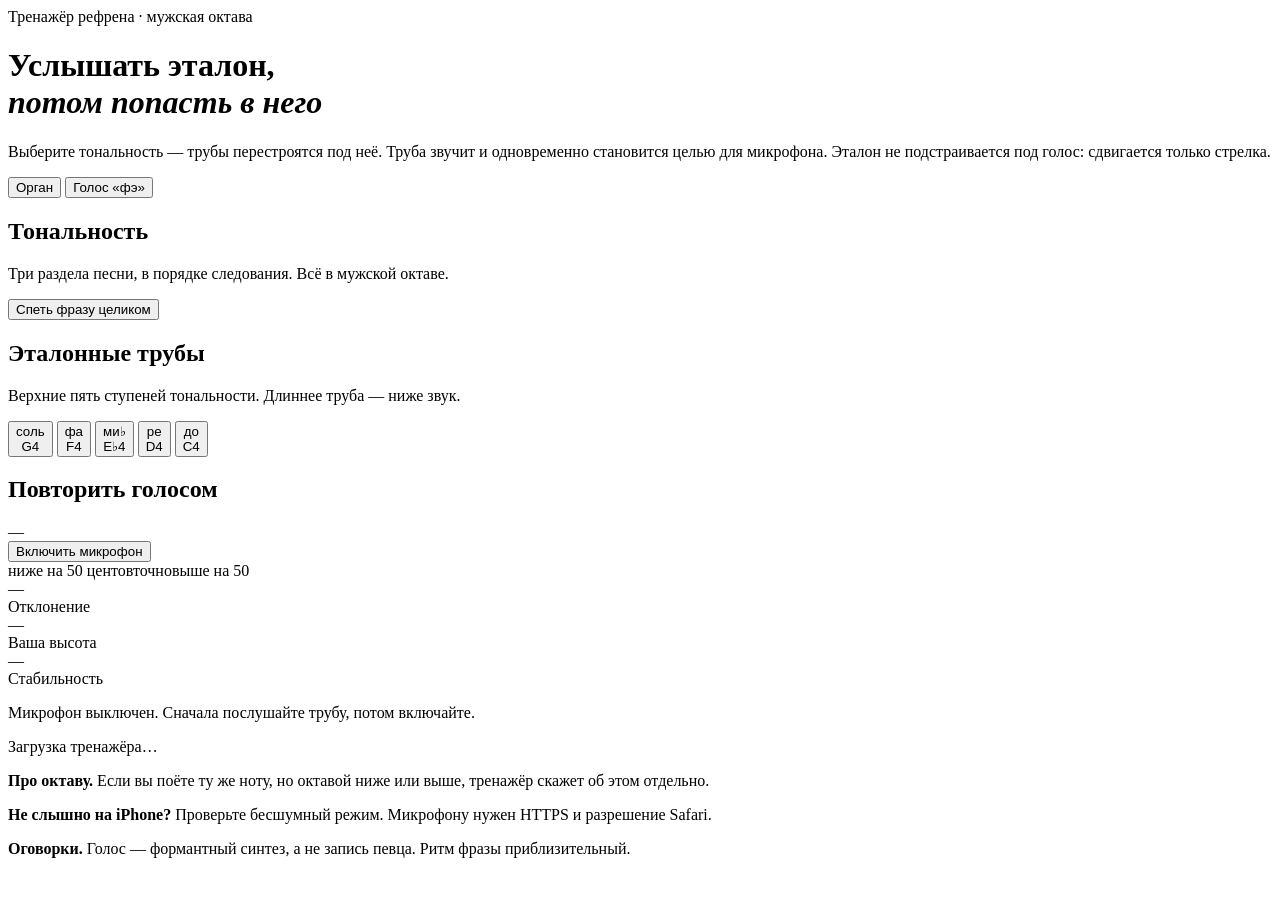
==== vocal-trainer-v2/index.html @ 66c96169 "feat: add stable vocal trainer HTML" ====
<!DOCTYPE html>
<html lang="ru">
<head>
<meta charset="utf-8">
<meta name="viewport" content="width=device-width, initial-scale=1, viewport-fit=cover">
<title>Тренажёр рефрена — Призрак оперы · финальная версия</title>
<link rel="stylesheet" href="styles.css">
</head>
<body>
<div class="wrap">
  <div class="eyebrow">Тренажёр рефрена · мужская октава</div>
  <h1>Услышать эталон,<br><em>потом попасть в него</em></h1>
  <p class="lede">Выберите тональность — трубы перестроятся под неё. Труба звучит и одновременно становится целью для микрофона. Эталон не подстраивается под голос: сдвигается только стрелка.</p>

  <div class="seg" role="group" aria-label="Тембр эталона">
    <button class="seg-btn is-on" id="modeOrgan" aria-pressed="true">Орган</button>
    <button class="seg-btn" id="modeVoice" aria-pressed="false">Голос «фэ»</button>
  </div>

  <h2 class="h2">Тональность</h2>
  <p class="sub">Три раздела песни, в порядке следования. Всё в мужской октаве.</p>
  <div class="keys" id="keys"></div>

  <div class="row">
    <button class="btn primary" id="playPhrase">Спеть фразу целиком</button>
  </div>
  <div class="strip" id="strip"></div>

  <h2 class="h2">Эталонные трубы</h2>
  <p class="sub">Верхние пять ступеней тональности. Длиннее труба — ниже звук.</p>
  <div class="pipes" id="pipes">
    <button class="pipe target" type="button"><div class="tube" style="height:42%"></div><div class="lbl"><div class="ru">соль</div><div class="sci">G4</div></div></button>
    <button class="pipe" type="button"><div class="tube" style="height:52%"></div><div class="lbl"><div class="ru">фа</div><div class="sci">F4</div></div></button>
    <button class="pipe" type="button"><div class="tube" style="height:65%"></div><div class="lbl"><div class="ru">ми♭</div><div class="sci">E♭4</div></div></button>
    <button class="pipe" type="button"><div class="tube" style="height:74%"></div><div class="lbl"><div class="ru">ре</div><div class="sci">D4</div></div></button>
    <button class="pipe" type="button"><div class="tube" style="height:85%"></div><div class="lbl"><div class="ru">до</div><div class="sci">C4</div></div></button>
  </div>

  <h2 class="h2">Повторить голосом</h2>
  <div class="target-line">
    <span class="t1" id="targetName">—</span>
    <span class="t2" id="targetHz"></span>
  </div>

  <div class="row">
    <button class="btn" id="micBtn">Включить микрофон</button>
  </div>

  <div class="meter">
    <div class="band"></div>
    <div class="center"></div>
    <div class="needle idle" id="needle"></div>
  </div>
  <div class="meter-labels"><span>ниже на 50 центов</span><span>точно</span><span>выше на 50</span></div>

  <div class="readout">
    <div class="cell"><div class="v" id="vCents">—</div><div class="k">Отклонение</div></div>
    <div class="cell"><div class="v" id="vHz">—</div><div class="k">Ваша высота</div></div>
    <div class="cell"><div class="v" id="vStab">—</div><div class="k">Стабильность</div></div>
  </div>

  <p class="verdict" id="verdict">Микрофон выключен. Сначала послушайте трубу, потом включайте.</p>
  <p class="status" id="status" role="status" aria-live="polite">Загрузка тренажёра…</p>

  <p class="note"><b>Про октаву.</b> Если вы поёте ту же ноту, но октавой ниже или выше, тренажёр скажет об этом отдельно.</p>
  <p class="note"><b>Не слышно на iPhone?</b> Проверьте бесшумный режим. Микрофону нужен HTTPS и разрешение Safari.</p>
  <p class="note"><b>Оговорки.</b> Голос — формантный синтез, а не запись певца. Ритм фразы приблизительный.</p>
</div>

<script src="core.js" defer></script>
<script src="pitch.js" defer></script>
</body>
</html>
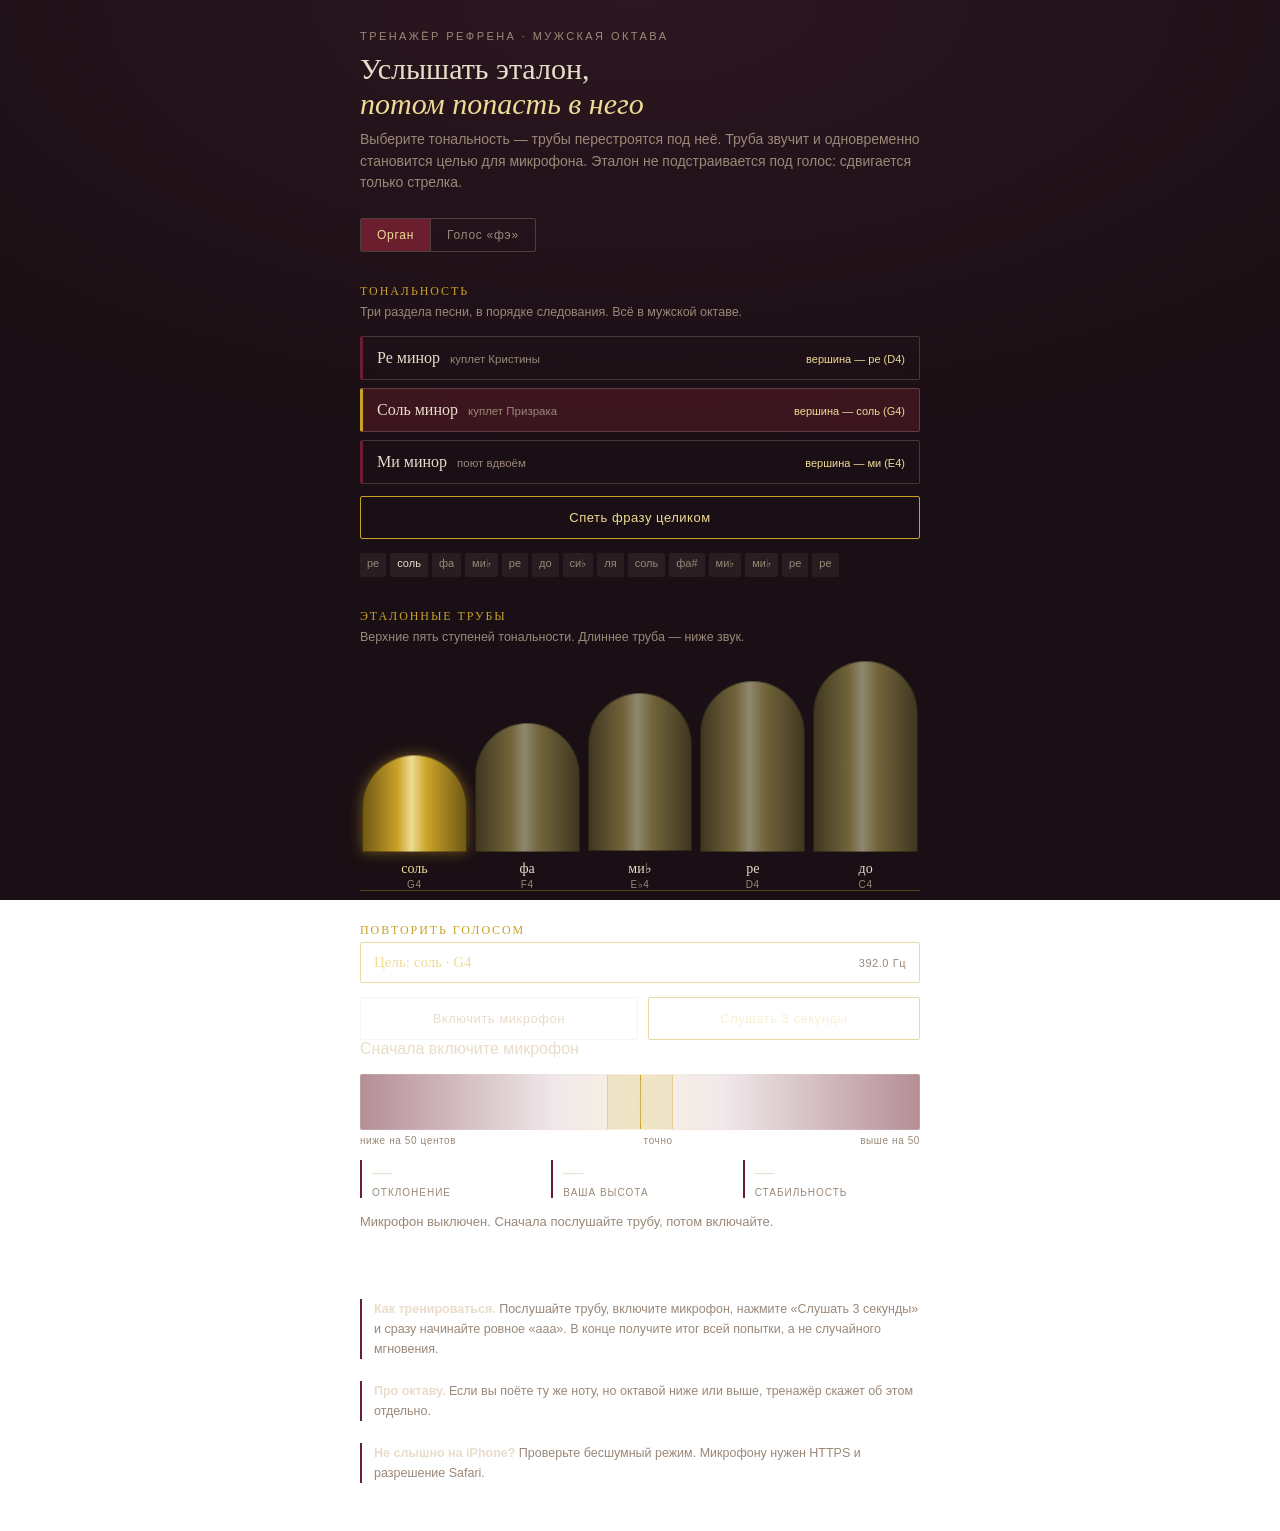
==== commit bf6279fc: "feat: add three-second listening session" ====
--- a/vocal-trainer-v2/index.html
+++ b/vocal-trainer-v2/index.html
@@ -21,9 +21,7 @@
   <p class="sub">Три раздела песни, в порядке следования. Всё в мужской октаве.</p>
   <div class="keys" id="keys"></div>
 
-  <div class="row">
-    <button class="btn primary" id="playPhrase">Спеть фразу целиком</button>
-  </div>
+  <div class="row"><button class="btn primary" id="playPhrase">Спеть фразу целиком</button></div>
   <div class="strip" id="strip"></div>
 
   <h2 class="h2">Эталонные трубы</h2>
@@ -37,20 +35,18 @@
   </div>
 
   <h2 class="h2">Повторить голосом</h2>
-  <div class="target-line">
-    <span class="t1" id="targetName">—</span>
-    <span class="t2" id="targetHz"></span>
-  </div>
+  <div class="target-line"><span class="t1" id="targetName">—</span><span class="t2" id="targetHz"></span></div>
 
   <div class="row">
     <button class="btn" id="micBtn">Включить микрофон</button>
+    <button class="btn primary" id="listenBtn" disabled>Слушать 3 секунды</button>
+  </div>
+  <div class="listen-progress" id="listenProgress" aria-live="polite">
+    <div class="listen-bar"><div class="listen-fill" id="listenFill"></div></div>
+    <span id="listenText">Сначала включите микрофон</span>
   </div>
 
-  <div class="meter">
-    <div class="band"></div>
-    <div class="center"></div>
-    <div class="needle idle" id="needle"></div>
-  </div>
+  <div class="meter"><div class="band"></div><div class="center"></div><div class="needle idle" id="needle"></div></div>
   <div class="meter-labels"><span>ниже на 50 центов</span><span>точно</span><span>выше на 50</span></div>
 
   <div class="readout">
@@ -62,12 +58,11 @@
   <p class="verdict" id="verdict">Микрофон выключен. Сначала послушайте трубу, потом включайте.</p>
   <p class="status" id="status" role="status" aria-live="polite">Загрузка тренажёра…</p>
 
+  <p class="note"><b>Как тренироваться.</b> Послушайте трубу, включите микрофон, нажмите «Слушать 3 секунды» и сразу начинайте ровное «ааа». В конце получите итог всей попытки, а не случайного мгновения.</p>
   <p class="note"><b>Про октаву.</b> Если вы поёте ту же ноту, но октавой ниже или выше, тренажёр скажет об этом отдельно.</p>
   <p class="note"><b>Не слышно на iPhone?</b> Проверьте бесшумный режим. Микрофону нужен HTTPS и разрешение Safari.</p>
-  <p class="note"><b>Оговорки.</b> Голос — формантный синтез, а не запись певца. Ритм фразы приблизительный.</p>
 </div>
-
 <script src="core.js" defer></script>
 <script src="pitch.js" defer></script>
 </body>
-</html>
+</html>
--- a/vocal-trainer-v2/styles.css
+++ b/vocal-trainer-v2/styles.css
@@ -0,0 +1 @@
+:root{--ink:#1A0F14;--velvet:#6B1F2E;--velvet-dim:#3E1520;--brass:#C9A227;--brass-hi:#EEDB94;--parchment:#E9DCC9;--muted:#9A8878;--rose:#E4A0AC}*{box-sizing:border-box;margin:0;padding:0}body{background:radial-gradient(120% 80% at 50% 0%,#2C1620 0%,var(--ink) 62%) fixed;color:var(--parchment);font-family:"Helvetica Neue",Helvetica,Arial,sans-serif;min-height:100vh;padding:30px 20px calc(48px + env(safe-area-inset-bottom));-webkit-font-smoothing:antialiased}.wrap{max-width:560px;margin:0 auto}.eyebrow{font-size:11px;letter-spacing:.22em;text-transform:uppercase;color:var(--muted);margin-bottom:10px}h1{font-family:Georgia,"Times New Roman",serif;font-weight:400;font-size:30px;line-height:1.15;margin-bottom:8px}h1 em{font-style:italic;color:var(--brass-hi)}.lede{font-size:14px;line-height:1.55;color:var(--muted);margin-bottom:24px}.h2{font-family:Georgia,serif;font-weight:400;font-size:12px;letter-spacing:.16em;text-transform:uppercase;color:var(--brass);margin:32px 0 4px}.sub{font-size:12.5px;line-height:1.5;color:var(--muted);margin-bottom:14px}.seg{display:flex;border:1px solid rgba(233,220,201,.22);border-radius:2px;overflow:hidden;width:fit-content}.seg-btn{background:transparent;border:0;color:var(--muted);font:inherit;font-size:12px;letter-spacing:.06em;padding:9px 16px;cursor:pointer;transition:background .15s,color .15s}.seg-btn+.seg-btn{border-left:1px solid rgba(233,220,201,.22)}.seg-btn.is-on{background:var(--velvet);color:var(--brass-hi)}.seg-btn:focus-visible{outline:2px solid var(--brass);outline-offset:-2px}.keys{display:flex;flex-direction:column;gap:8px}.key{display:flex;align-items:baseline;gap:10px;background:transparent;border:1px solid rgba(233,220,201,.2);border-left:3px solid var(--velvet);border-radius:2px;color:inherit;font:inherit;text-align:left;padding:12px 14px;cursor:pointer;transition:border-color .15s,background .15s}.key:hover{background:rgba(107,31,46,.35)}.key:focus-visible{outline:2px solid var(--brass);outline-offset:2px}.key.is-on{border-left-color:var(--brass);background:rgba(107,31,46,.42)}.kname{font-family:Georgia,serif;font-size:16px}.kwho{font-size:11.5px;color:var(--muted);flex:1}.kpeak{font-size:11px;color:var(--brass-hi);white-space:nowrap}.row{display:flex;gap:10px;margin-top:12px;flex-wrap:wrap}.btn{flex:1 1 auto;background:transparent;border:1px solid rgba(233,220,201,.3);color:var(--parchment);font:inherit;font-size:13px;letter-spacing:.04em;padding:13px 14px;border-radius:2px;cursor:pointer;transition:background .15s,border-color .15s}.btn:hover{background:rgba(107,31,46,.45);border-color:var(--brass)}.btn:focus-visible{outline:2px solid var(--brass);outline-offset:2px}.btn.primary{border-color:var(--brass);color:var(--brass-hi)}.btn[disabled]{opacity:.4;cursor:default}.strip{display:flex;flex-wrap:wrap;gap:4px;margin-top:14px;min-height:24px}.chip{font-size:11px;padding:4px 7px;border-radius:2px;background:rgba(233,220,201,.07);color:var(--muted);transition:background .1s linear,color .1s linear}.chip.peak{color:var(--parchment)}.chip.on{background:var(--brass);color:#231206}.pipes{display:flex;align-items:flex-end;justify-content:space-between;gap:8px;height:230px;padding:0 2px;border-bottom:1px solid rgba(201,162,39,.35)}.pipe{flex:1 1 0;display:flex;flex-direction:column;justify-content:flex-end;align-items:center;background:none;border:0;padding:0;color:inherit;font:inherit;cursor:pointer;height:100%}.tube{width:100%;border-radius:999px 999px 0 0;background:linear-gradient(90deg,#6E5614 0%,var(--brass) 34%,var(--brass-hi) 47%,var(--brass) 62%,#6E5614 100%);box-shadow:inset 0 0 0 1px rgba(0,0,0,.35);transition:filter .18s,transform .18s,box-shadow .18s;filter:saturate(.55) brightness(.62)}.pipe.target .tube{filter:none;box-shadow:inset 0 0 0 1px rgba(0,0,0,.35),0 0 14px rgba(201,162,39,.45)}.pipe.sounding .tube{filter:brightness(1.45) saturate(1.15);transform:translateY(-3px)}.pipe:focus-visible .tube{outline:2px solid var(--parchment);outline-offset:3px}.lbl{margin-top:9px;text-align:center}.lbl .ru{font-family:Georgia,serif;font-size:14px}.lbl .sci{font-size:10px;color:var(--muted);letter-spacing:.06em;margin-top:2px}.pipe.target .lbl .ru{color:var(--brass-hi)}.target-line{display:flex;justify-content:space-between;align-items:baseline;gap:8px;border:1px solid rgba(201,162,39,.4);border-radius:2px;padding:11px 13px;margin-bottom:14px}.target-line .t1{font-family:Georgia,serif;font-size:15px;color:var(--brass-hi)}.target-line .t2{font-size:11px;color:var(--muted);letter-spacing:.05em}.meter{position:relative;height:56px;margin-top:16px;border:1px solid rgba(233,220,201,.18);border-radius:2px;background:linear-gradient(90deg,rgba(107,31,46,.5) 0%,rgba(107,31,46,.1) 35%,rgba(201,162,39,.14) 50%,rgba(107,31,46,.1) 65%,rgba(107,31,46,.5) 100%);overflow:hidden}.band{position:absolute;top:0;bottom:0;left:44%;width:12%;background:rgba(201,162,39,.16);border-left:1px solid rgba(201,162,39,.3);border-right:1px solid rgba(201,162,39,.3)}.center{position:absolute;top:0;bottom:0;left:50%;width:1px;background:var(--brass)}.needle{position:absolute;top:6px;bottom:6px;left:50%;width:3px;margin-left:-1.5px;background:var(--parchment);border-radius:2px;transition:left .06s linear,background .12s linear;box-shadow:0 0 8px rgba(233,220,201,.5)}.needle.good{background:var(--brass-hi);box-shadow:0 0 12px rgba(238,219,148,.85)}.needle.idle{opacity:.25}.meter-labels{display:flex;justify-content:space-between;font-size:10px;color:var(--muted);margin-top:5px;letter-spacing:.06em}.readout{display:flex;gap:14px;margin-top:14px;flex-wrap:wrap}.cell{flex:1 1 0;min-width:88px;border-left:2px solid var(--velvet);padding-left:10px}.cell .v{font-family:Georgia,serif;font-size:20px;line-height:1.2}.cell .k{font-size:10px;letter-spacing:.1em;text-transform:uppercase;color:var(--muted);margin-top:3px}.verdict{margin-top:14px;font-size:13px;line-height:1.5;color:var(--muted);min-height:38px}.verdict b{color:var(--brass-hi);font-weight:600}.verdict .warn{color:var(--rose)}.status{margin-top:12px;min-height:15px;font-size:12px;color:var(--rose);line-height:1.5}.note{margin-top:22px;font-size:12.5px;line-height:1.6;color:var(--muted);border-left:2px solid var(--velvet);padding-left:12px}.note b{color:var(--parchment);font-weight:600}@media(prefers-reduced-motion:reduce){.tube,.needle{transition:none}.pipe.sounding .tube{transform:none}}@media(max-width:400px){.pipes{height:195px;gap:5px}h1{font-size:25px}.lbl .ru{font-size:12.5px}}
